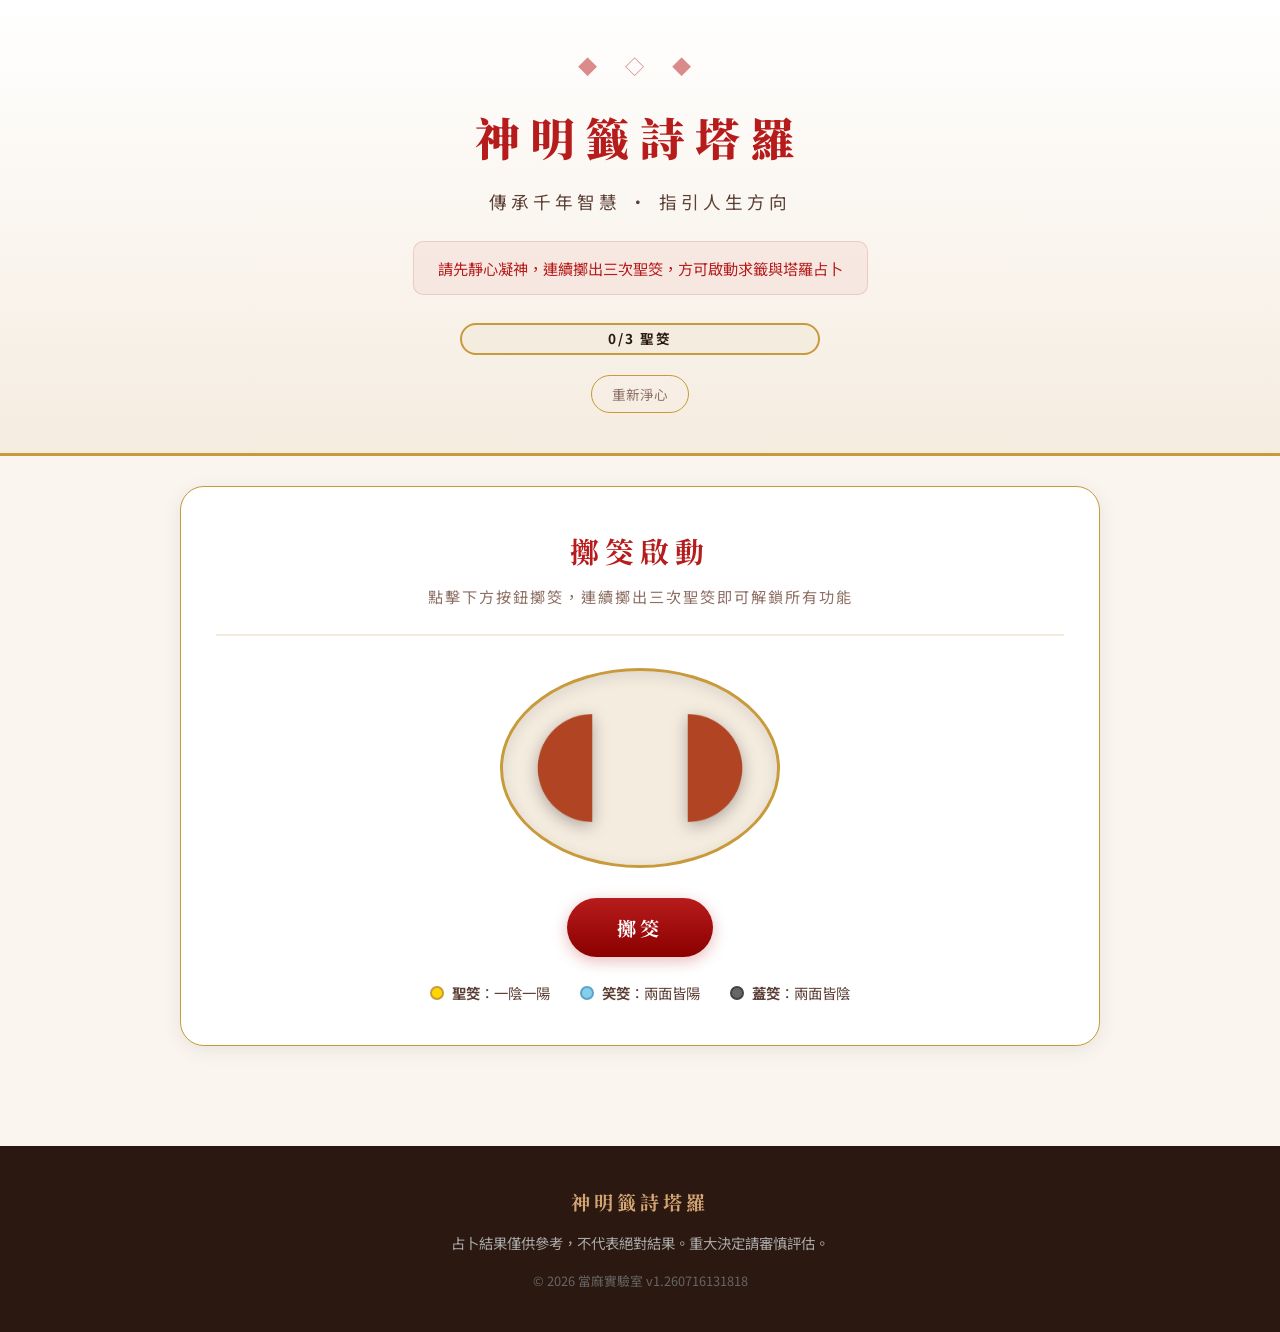
==== index.html @ 510a4717 "feat: 註生娘娘靈籤改為30首 + 版號v1.260716131818 以zhusheng-30-lots-researched為準" ====
﻿<!DOCTYPE html>
<html lang="zh-Hant">
<head>
    <meta charset="UTF-8">
    <meta name="viewport" content="width=device-width, initial-scale=1.0">
    <title>神明籤詩塔羅 - 台灣傳統籤詩占卜系統</title>
    <link rel="preconnect" href="https://fonts.googleapis.com">
    <link rel="preconnect" href="https://fonts.gstatic.com" crossorigin>
    <link href="https://fonts.googleapis.com/css2?family=Noto+Serif+TC:wght@400;600;700;900&family=Noto+Sans+TC:wght@300;400;500;700&display=swap" rel="stylesheet">
    <link rel="stylesheet" href="assets/css/app.css">
    <link rel="icon" href="data:image/svg+xml,<svg xmlns='http://www.w3.org/2000/svg' viewBox='0 0 100 100'><text y='.9em' font-size='90'>🏯</text></svg>">
</head>
<body>
    <!-- 首頁 Hero -->
    <header class="hero">
        <div class="hero-inner">
            <div class="hero-decoration">◆ ◇ ◆</div>
            <h1>神明籤詩塔羅</h1>
            <p class="subtitle">傳承千年智慧 · 指引人生方向</p>
            <p class="hint">請先靜心凝神，連續擲出三次聖筊，方可啟動求籤與塔羅占卜</p>
            
            <!-- 進度條 -->
            <div class="progress-container">
                <div class="progress-fill" id="progress-fill"></div>
                <span class="progress-text" id="progress-text">0/3 聖筊</span>
            </div>
            
            <button id="btn-reset" class="btn-reset">重新淨心</button>
        </div>
    </header>

    <main class="container">
        <!-- 三聖筊啟動區 -->
        <section id="locked-section" class="card card-cup">
            <div class="card-header">
                <h2>擲筊啟動</h2>
                <p>點擊下方按鈕擲筊，連續擲出三次聖筊即可解鎖所有功能</p>
            </div>
            
            <div class="cup-stage">
                <div class="cup-pair">
                    <div class="jiao-wrapper" id="cup-left-wrapper">
                        <div class="jiao-inner">
                            <div class="jiao-side jiao-front">
                                <img src="assets/images/cup-left-back.png" alt="筊杯蓋面" class="jiao-img">
                            </div>
                            <div class="jiao-side jiao-back">
                                <img src="assets/images/cup-left.png" alt="筊杯陽面" class="jiao-img">
                            </div>
                        </div>
                    </div>
                    <div class="jiao-wrapper" id="cup-right-wrapper">
                        <div class="jiao-inner">
                            <div class="jiao-side jiao-front">
                                <img src="assets/images/cup-right-back.png" alt="筊杯蓋面" class="jiao-img">
                            </div>
                            <div class="jiao-side jiao-back">
                                <img src="assets/images/cup-right.png" alt="筊杯陽面" class="jiao-img">
                            </div>
                        </div>
                    </div>
                </div>
            </div>
            
            <button id="btn-throw-cup" class="btn btn-primary btn-large">擲筊</button>
            
            <div id="cup-result"></div>
            
            <div class="cup-instructions">
                <div class="instruction-item">
                    <span class="dot holy"></span>
                    <span><strong>聖筊</strong>：一陰一陽</span>
                </div>
                <div class="instruction-item">
                    <span class="dot laugh"></span>
                    <span><strong>笑筊</strong>：兩面皆陽</span>
                </div>
                <div class="instruction-item">
                    <span class="dot yin"></span>
                    <span><strong>蓋筊</strong>：兩面皆陰</span>
                </div>
            </div>
        </section>

        <!-- 已解鎖區域 -->
        <div id="unlocked-section" class="hidden">
            <!-- 求籤區 -->
            <section class="card card-fortune">
                <div class="card-header">
                    <div class="card-icon">🏯</div>
                    <h2>求籤問事</h2>
                    <p>誠心祈求，神明指引</p>
                </div>
                
                <div class="form-group">
                    <label for="fortune-system">選擇籤詩系統</label>
                    <select id="fortune-system">
                        <!-- 動態載入 -->
                    </select>
                </div>
                
                <div class="text-center">
                    <button id="btn-draw-fortune" class="btn btn-primary btn-large">誠心求籤</button>
                </div>
                
                <div class="canvas-container">
                    <canvas id="fortune-canvas" width="800" height="1000" class="fortune-canvas"></canvas>
                </div>
                
                <div id="fortune-result"></div>
            </section>

            <!-- 塔羅占卜區 -->
            <section class="card card-tarot">
                <div class="card-header">
                    <div class="card-icon">🔮</div>
                    <h2>塔羅占卜</h2>
                    <p>探索內心，指引方向</p>
                </div>
                
                <div class="form-row">
                    <div class="form-group">
                        <label for="tarot-spread">選擇牌陣</label>
                        <select id="tarot-spread">
                            <!-- 動態載入 -->
                        </select>
                    </div>
                    <div class="form-group">
                        <label for="tarot-question">您的問題（選填）</label>
                        <input type="text" id="tarot-question" placeholder="請輸入您想問的問題...">
                    </div>
                </div>
                
                <div class="text-center">
                    <button id="btn-draw-tarot" class="btn btn-tarot btn-large">抽牌占卜</button>
                </div>
                
                <div id="tarot-canvas-container" class="canvas-container"></div>
                <div id="tarot-result"></div>
            </section>

            <!-- 資料總表區 -->
            <section class="card card-data">
                <div class="card-header">
                    <div class="card-icon">📊</div>
                    <h2>資料總表</h2>
                    <p>完整籤詩系統與塔羅牌資料</p>
                </div>
                
                <div class="table-responsive">
                    <table class="data-table">
                        <thead>
                            <tr>
                                <th>體系</th>
                                <th>張數</th>
                                <th>狀態</th>
                            </tr>
                        </thead>
                        <tbody>
                            <tr><td>觀音一百籤</td><td>100</td><td><span class="badge badge-success">完成</span></td></tr>
                            <tr><td>關聖帝君一百籤</td><td>100</td><td><span class="badge badge-success">完成</span></td></tr>
                            <tr><td>六十甲子籤</td><td>60</td><td><span class="badge badge-success">完成</span></td></tr>
                            <tr><td>護國嘉濟江東王靈籤</td><td>100</td><td><span class="badge badge-success">完成</span></td></tr>
                            <tr><td>四聖真君靈籤</td><td>49</td><td><span class="badge badge-success">完成</span></td></tr>
                            <tr><td>扶天廣聖如意靈籤</td><td>120</td><td><span class="badge badge-success">完成</span></td></tr>
                            <tr><td>註生娘娘靈籤</td><td>99</td><td><span class="badge badge-success">完成</span></td></tr>
                            <tr><td>偉特塔羅</td><td>78</td><td><span class="badge badge-success">完成</span></td></tr>
                        </tbody>
                    </table>
                </div>
            </section>
        </div>
    </main>

    <!-- 頁腳 -->
    <footer class="footer">
        <div class="footer-inner">
            <p class="footer-title">神明籤詩塔羅</p>
            <p class="footer-desc">占卜結果僅供參考，不代表絕對結果。重大決定請審慎評估。</p>
            <p class="footer-copy">© 2026 當麻實驗室 v1.260716131818</p>
        </div>
    </footer>

    <!-- JavaScript -->
    <script src="assets/js/random-engine.js?v=260716131818"></script>
    <script src="assets/js/state.js?v=260716131818"></script>
    <script src="assets/js/guanyin-100-data.js?v=260716131818"></script>
    <script src="assets/js/liushi-60-data.js?v=260716131818"></script>
    <script src="assets/js/guandi-100-data.js?v=260716131818"></script>
    <script src="assets/js/jiangdong-100-data.js?v=260716131818"></script>
    <script src="assets/js/sizhen-100-data.js?v=260716131818"></script>
    <script src="assets/js/futian-120-data.js?v=260716131818"></script>
    <script src="assets/js/zhusheng-99-data.js?v=260716131818"></script>
    <script src="assets/js/hongen-53-data.js?v=260716131818"></script>
    <script src="assets/js/zhushengtang-64-data.js?v=260716131818"></script>
    <script src="assets/js/fortune-engine.js?v=260716131818"></script>
    <script src="assets/js/tarot-engine.js?v=260716131818"></script>
    <script src="assets/js/fortune-canvas.js?v=260716131818"></script>
    <script src="assets/js/tarot-canvas.js?v=260716131818"></script>
    <script src="assets/js/ui-renderer.js?v=260716131818"></script>
    <script>
        async function initApp() {
            console.log('=== Initializing app ===');
            try {
                console.log('1. Loading fortune systems...');
                await FortuneEngine.init();
                console.log('   Fortune systems loaded:', FortuneEngine.getSystems()?.length || 0);
                
                console.log('2. Loading tarot data...');
                await TarotEngine.init();
                console.log('   Tarot cards loaded:', TarotEngine.cards?.length || 0);
                
                console.log('3. Initializing UI...');
                UIRenderer.init();
                
                console.log('4. Force updating selects...');
                UIRenderer.updateFortuneSystemSelect();
                UIRenderer.updateTarotSpreadSelect();
                
                console.log('=== App initialized successfully! ===');
            } catch (e) {
                console.error('Failed to initialize app:', e);
                alert('初始化失敗，請重新整理頁面。錯誤: ' + e.message);
            }
        }
        document.addEventListener('DOMContentLoaded', initApp);
    </script>
</body>
</html>
---- assets/css/app.css ----
/* 神明籤詩塔羅 - 中國風淺色樣式 */

@import url('https://fonts.googleapis.com/css2?family=Noto+Serif+TC:wght@400;600;700;900&family=Noto+Sans+TC:wght@300;400;500;700&display=swap');

/* ===== 變數 ===== */
:root {
    --bg: #faf6ef;
    --bg-card: #ffffff;
    --bg-secondary: #f5ece0;
    --red: #b71c1c;
    --red-dark: #8b0000;
    --red-light: #d32f2f;
    --gold: #c79a3b;
    --gold-dark: #8b6914;
    --gold-light: #d4a574;
    --ink: #2b1810;
    --ink-light: #5d4037;
    --gray: #8d6e63;
    --border: #e0d5c7;
    --shadow: rgba(0,0,0,0.08);
    --radius: 16px;
    --radius-sm: 10px;
    --radius-lg: 24px;
}

/* ===== 重設 ===== */
* { margin: 0; padding: 0; box-sizing: border-box; }

body {
    font-family: 'Noto Sans TC', 'Microsoft JhengHei', sans-serif;
    background: var(--bg);
    color: var(--ink);
    line-height: 1.7;
    min-height: 100vh;
}

/* ===== Hero ===== */
.hero {
    background: linear-gradient(180deg, #fff 0%, var(--bg-secondary) 100%);
    border-bottom: 3px solid var(--gold);
    padding: 50px 20px 40px;
    text-align: center;
}

.hero-inner {
    max-width: 600px;
    margin: 0 auto;
}

.hero-decoration {
    color: var(--red);
    font-size: 1.2rem;
    letter-spacing: 12px;
    margin-bottom: 16px;
    opacity: 0.5;
}

.hero h1 {
    font-family: 'Noto Serif TC', serif;
    font-size: 2.8rem;
    font-weight: 900;
    color: var(--red);
    letter-spacing: 10px;
    margin-bottom: 12px;
}

.hero .subtitle {
    font-size: 1.1rem;
    color: var(--ink-light);
    letter-spacing: 4px;
    margin-bottom: 24px;
}

.hero .hint {
    font-size: 0.95rem;
    color: var(--red);
    background: rgba(183,28,28,0.05);
    border: 1px solid rgba(183,28,28,0.15);
    border-radius: var(--radius-sm);
    padding: 14px 24px;
    display: inline-block;
    margin-bottom: 28px;
    line-height: 1.6;
}

/* 進度條 */
.progress-container {
    max-width: 360px;
    height: 32px;
    margin: 0 auto 20px;
    background: var(--bg-secondary);
    border-radius: 16px;
    border: 2px solid var(--gold);
    position: relative;
    overflow: hidden;
}

.progress-fill {
    height: 100%;
    width: 0%;
    background: linear-gradient(90deg, var(--red), var(--gold));
    transition: width 0.5s ease;
    border-radius: 14px;
}

.progress-text {
    position: absolute;
    inset: 0;
    display: flex;
    align-items: center;
    justify-content: center;
    font-size: 0.85rem;
    font-weight: 700;
    color: var(--ink);
    letter-spacing: 2px;
}

.btn-reset {
    background: transparent;
    border: 1px solid var(--gold);
    color: var(--gray);
    padding: 8px 20px;
    border-radius: 20px;
    font-size: 0.85rem;
    cursor: pointer;
    transition: all 0.3s;
    font-family: inherit;
}

.btn-reset:hover {
    background: var(--bg-secondary);
    color: var(--ink);
}

/* ===== Container ===== */
.container {
    max-width: 960px;
    margin: 0 auto;
    padding: 30px 20px;
}

/* ===== Card ===== */
.card {
    background: var(--bg-card);
    border-radius: var(--radius-lg);
    padding: 40px 35px;
    margin-bottom: 30px;
    box-shadow: 0 4px 20px var(--shadow);
    border: 1px solid var(--border);
}

.card-header {
    text-align: center;
    margin-bottom: 32px;
    padding-bottom: 24px;
    border-bottom: 2px solid var(--bg-secondary);
}

.card-icon {
    font-size: 2.5rem;
    margin-bottom: 12px;
}

.card-header h2 {
    font-family: 'Noto Serif TC', serif;
    font-size: 1.8rem;
    font-weight: 700;
    color: var(--red);
    letter-spacing: 6px;
    margin-bottom: 8px;
}

.card-header p {
    color: var(--gray);
    font-size: 0.95rem;
    letter-spacing: 2px;
}

/* ===== 擲筊區 ===== */
.card-cup {
    border-color: var(--gold);
    text-align: center;
}

.cup-stage {
    width: 280px;
    height: 200px;
    margin: 0 auto 30px;
    background: var(--bg-secondary);
    border-radius: 50%;
    border: 3px solid var(--gold);
    display: flex;
    align-items: center;
    justify-content: center;
    box-shadow: inset 0 4px 15px rgba(0,0,0,0.1);
}

.cup-pair {
    display: flex;
    gap: 30px;
    perspective: 800px;
}

.jiao-wrapper {
    width: 120px;
    height: 120px;
    position: relative;
    transform-style: preserve-3d;
    cursor: pointer;
}

.jiao-inner {
    width: 100%;
    height: 100%;
    position: relative;
    transform-style: preserve-3d;
    transition: transform 1.2s cubic-bezier(0.68, -0.55, 0.265, 1.55);
}

.jiao-side {
    position: absolute;
    inset: 0;
    backface-visibility: hidden;
    display: flex;
    align-items: center;
    justify-content: center;
}

.jiao-back { transform: rotateY(180deg); }

.jiao-img {
    width: 100%;
    height: 100%;
    object-fit: contain;
    filter: drop-shadow(0 4px 8px rgba(0,0,0,0.3));
    transition: transform 0.3s;
}

.jiao-wrapper:hover .jiao-img {
    transform: scale(1.08) translateY(-3px);
}

.jiao-wrapper.flipped .jiao-inner { transform: rotateY(180deg); }

@keyframes throwUp1 {
    0% { transform: translateY(0) rotate(0deg); }
    30% { transform: translateY(-100px) rotate(10deg); }
    60% { transform: translateY(-40px) rotate(-5deg); }
    100% { transform: translateY(0) rotate(0deg); }
}

@keyframes throwUp2 {
    0% { transform: translateY(0) rotate(0deg); }
    30% { transform: translateY(-110px) rotate(-12deg); }
    60% { transform: translateY(-30px) rotate(6deg); }
    100% { transform: translateY(0) rotate(0deg); }
}

.jiao-wrapper.throwing { animation: throwUp1 0.8s ease-out; }
.jiao-wrapper:nth-child(2).throwing { animation: throwUp2 0.8s ease-out 0.1s; }

/* 說明 */
.cup-instructions {
    display: flex;
    justify-content: center;
    gap: 30px;
    flex-wrap: wrap;
    margin-top: 24px;
    font-size: 0.9rem;
    color: var(--ink-light);
}

.instruction-item {
    display: flex;
    align-items: center;
    gap: 8px;
}

.dot {
    width: 14px;
    height: 14px;
    border-radius: 50%;
    border: 2px solid var(--border);
}

.dot.holy { background: #ffd700; border-color: #c79a3b; }
.dot.laugh { background: #87ceeb; border-color: #5ba3c9; }
.dot.yin { background: #666; border-color: #444; }

/* 結果 */
#cup-result {
    margin-top: 24px;
}

.cup-result-content {
    padding: 24px;
    border-radius: var(--radius);
    text-align: center;
}

.result-holy {
    background: linear-gradient(135deg, #fff8e1, #fff3cd);
    border: 2px solid #ffd700;
    color: #5d4e00;
}

.result-laugh {
    background: linear-gradient(135deg, #e3f2fd, #bbdefb);
    border: 2px solid #64b5f6;
    color: #1565c0;
}

.result-yin {
    background: linear-gradient(135deg, #efebe9, #d7ccc8);
    border: 2px solid #8d6e63;
    color: #4e342e;
}

.result-holy h3,
.result-laugh h3,
.result-yin h3 {
    font-family: 'Noto Serif TC', serif;
    font-size: 2rem;
    letter-spacing: 6px;
    margin-bottom: 10px;
}

.unlock-message {
    margin-top: 16px;
    padding: 14px;
    background: rgba(183,28,28,0.08);
    border-radius: var(--radius-sm);
    color: var(--red);
    font-weight: 600;
    letter-spacing: 2px;
}

/* ===== 按鈕 ===== */
.btn {
    display: inline-block;
    padding: 14px 36px;
    border: none;
    border-radius: 50px;
    font-family: 'Noto Serif TC', serif;
    font-size: 1.1rem;
    font-weight: 700;
    letter-spacing: 4px;
    cursor: pointer;
    transition: all 0.3s;
}

.btn-large {
    padding: 16px 50px;
    font-size: 1.2rem;
}

.btn-primary {
    background: linear-gradient(180deg, var(--red) 0%, var(--red-dark) 100%);
    color: #fff;
    box-shadow: 0 4px 15px rgba(183,28,28,0.3);
}

.btn-primary:hover {
    background: linear-gradient(180deg, var(--red-light) 0%, var(--red) 100%);
    transform: translateY(-2px);
    box-shadow: 0 8px 25px rgba(183,28,28,0.4);
}

.btn-primary:disabled {
    background: #ccc;
    box-shadow: none;
    cursor: not-allowed;
    transform: none;
}

.btn-tarot {
    background: linear-gradient(180deg, #5b4b8a 0%, #3a2d6a 100%);
    color: #fff;
    box-shadow: 0 4px 15px rgba(91,75,138,0.3);
}

.btn-tarot:hover {
    background: linear-gradient(180deg, #7e6cb5 0%, #5b4b8a 100%);
    transform: translateY(-2px);
}

.text-center { text-align: center; }

/* ===== 表單 ===== */
.form-row {
    display: grid;
    grid-template-columns: 1fr 1fr;
    gap: 20px;
    margin-bottom: 20px;
}

.form-group {
    margin-bottom: 20px;
}

.form-group label {
    display: block;
    font-size: 0.95rem;
    font-weight: 600;
    color: var(--ink);
    margin-bottom: 8px;
    letter-spacing: 1px;
}

.form-group select,
.form-group input {
    width: 100%;
    padding: 14px 18px;
    border: 2px solid var(--border);
    border-radius: var(--radius-sm);
    background: var(--bg);
    font-family: inherit;
    font-size: 1rem;
    color: var(--ink);
    transition: all 0.3s;
    appearance: none;
}

.form-group select {
    background-image: url("data:image/svg+xml,%3Csvg xmlns='http://www.w3.org/2000/svg' width='12' height='12' viewBox='0 0 12 12'%3E%3Cpath fill='%238b6914' d='M6 8L1 3h10z'/%3E%3C/svg%3E");
    background-repeat: no-repeat;
    background-position: right 16px center;
    padding-right: 40px;
    cursor: pointer;
}

.form-group select:focus,
.form-group input:focus {
    outline: none;
    border-color: var(--red);
    box-shadow: 0 0 0 4px rgba(183,28,28,0.08);
    background-color: #fff;
}

.form-group input::placeholder {
    color: var(--gray);
}

/* ===== Canvas ===== */
.canvas-container {
    margin: 28px 0;
    display: flex;
    justify-content: center;
    overflow-x: auto;
}

.fortune-canvas {
    border-radius: var(--radius);
    box-shadow: 0 4px 15px var(--shadow);
    max-width: 100%;
    height: auto;
}

/* ===== 表格 ===== */
.table-responsive {
    overflow-x: auto;
    margin-top: 20px;
}

.data-table {
    width: 100%;
    border-collapse: collapse;
}

.data-table th,
.data-table td {
    padding: 14px 18px;
    text-align: left;
    border-bottom: 1px solid var(--border);
}

.data-table th {
    background: var(--bg-secondary);
    font-weight: 600;
    color: var(--ink);
    font-size: 0.9rem;
    letter-spacing: 1px;
}

.data-table td {
    font-size: 0.95rem;
}

.data-table tr:hover td {
    background: rgba(199,154,59,0.05);
}

.badge {
    display: inline-block;
    padding: 4px 12px;
    border-radius: 20px;
    font-size: 0.8rem;
    font-weight: 600;
}

.badge-success {
    background: #e8f5e9;
    color: #2e7d32;
}

/* ===== Footer ===== */
.footer {
    background: var(--ink);
    color: var(--bg);
    padding: 40px 20px;
    text-align: center;
    margin-top: 40px;
}

.footer-inner {
    max-width: 600px;
    margin: 0 auto;
}

.footer-title {
    font-family: 'Noto Serif TC', serif;
    font-size: 1.2rem;
    font-weight: 700;
    letter-spacing: 4px;
    margin-bottom: 12px;
    color: var(--gold-light);
}

.footer-desc {
    font-size: 0.9rem;
    color: #aaa;
    margin-bottom: 16px;
    line-height: 1.6;
}

.footer-copy {
    font-size: 0.8rem;
    color: #666;
}

/* ===== Hidden ===== */
.hidden { display: none !important; }

/* ===== 籤詩結果 ===== */
#fortune-result {
    margin-top: 30px;
}

.fortune-result-card {
    background: var(--bg-card);
    border-radius: var(--radius-lg);
    border: 2px solid var(--border);
    overflow: hidden;
    box-shadow: 0 8px 30px var(--shadow);
}

.fortune-result-header {
    background: linear-gradient(135deg, var(--red) 0%, var(--red-dark) 100%);
    color: #fff;
    padding: 24px 30px;
    display: flex;
    align-items: center;
    gap: 16px;
    flex-wrap: wrap;
}

.fortune-result-system {
    font-size: 0.9rem;
    opacity: 0.8;
    letter-spacing: 2px;
}

.fortune-result-no {
    font-family: 'Noto Serif TC', serif;
    font-size: 1.8rem;
    font-weight: 700;
    letter-spacing: 4px;
}

.fortune-result-level {
    padding: 6px 16px;
    border-radius: 20px;
    font-size: 0.9rem;
    font-weight: 600;
    letter-spacing: 2px;
}

.fortune-result-level.level-good {
    background: rgba(255,215,0,0.2);
    color: #ffd700;
    border: 1px solid rgba(255,215,0,0.4);
}

.fortune-result-level.level-mid {
    background: rgba(232,201,160,0.2);
    color: #e8c9a0;
    border: 1px solid rgba(232,201,160,0.4);
}

.fortune-result-level.level-bad {
    background: rgba(229,115,115,0.2);
    color: #e57373;
    border: 1px solid rgba(229,115,115,0.4);
}

.fortune-result-poem {
    background: var(--bg-secondary);
    padding: 30px;
    text-align: center;
    border-bottom: 2px solid var(--border);
}

.fortune-result-poem p {
    font-family: 'Noto Serif TC', serif;
    font-size: 1.3rem;
    font-weight: 700;
    color: var(--ink);
    letter-spacing: 4px;
    line-height: 2;
    margin: 0;
}

.fortune-result-section {
    padding: 24px 30px;
    border-bottom: 1px solid var(--bg-secondary);
}

.fortune-result-section:last-of-type {
    border-bottom: none;
}

.fortune-result-title {
    font-family: 'Noto Serif TC', serif;
    font-size: 1.1rem;
    font-weight: 700;
    color: var(--red);
    margin-bottom: 14px;
    letter-spacing: 2px;
}

.fortune-result-text {
    font-size: 1rem;
    line-height: 1.8;
    color: var(--ink-light);
}

.fortune-result-shengyi {
    background: var(--bg-secondary);
    padding: 16px 20px;
    border-radius: var(--radius-sm);
    border-left: 4px solid var(--gold);
    font-size: 0.95rem;
    line-height: 1.9;
}

.fortune-result-categories {
    display: grid;
    gap: 10px;
}

.fortune-cat-item {
    padding: 14px 18px;
    background: var(--bg);
    border-radius: var(--radius-sm);
    border-left: 4px solid transparent;
    transition: all 0.2s;
}

.fortune-cat-item.active {
    background: rgba(199,154,59,0.08);
    border-left-color: var(--gold);
}

.fortune-cat-name {
    font-weight: 600;
    color: var(--red);
    margin-right: 8px;
    font-size: 0.9rem;
}

.fortune-cat-text {
    color: var(--ink-light);
    font-size: 0.95rem;
}

.fortune-result-advice {
    background: rgba(199,154,59,0.05);
}

.fortune-result-advice ul {
    list-style: none;
    padding: 0;
    margin: 0;
}

.fortune-result-advice li {
    padding: 10px 0;
    padding-left: 24px;
    position: relative;
    color: var(--ink-light);
    line-height: 1.6;
}

.fortune-result-advice li::before {
    content: '◆';
    position: absolute;
    left: 0;
    color: var(--gold);
    font-size: 0.7rem;
    top: 14px;
}

.fortune-result-footer {
    padding: 24px 30px;
    background: var(--bg-secondary);
    text-align: center;
}

.fortune-result-note {
    font-size: 0.85rem;
    color: var(--gray);
    margin-bottom: 16px;
}

.btn-download-fortune {
    background: linear-gradient(180deg, var(--gold) 0%, var(--gold-dark) 100%);
    color: #fff;
    padding: 12px 30px;
    border-radius: 50px;
    font-size: 0.95rem;
    font-weight: 600;
    letter-spacing: 3px;
    border: none;
    cursor: pointer;
    transition: all 0.3s;
    font-family: 'Noto Serif TC', serif;
}

.btn-download-fortune:hover {
    background: linear-gradient(180deg, var(--gold-light) 0%, var(--gold) 100%);
    transform: translateY(-2px);
}

/* ===== 塔羅結果 ===== */
#tarot-result {
    margin-top: 30px;
}

.tarot-result-card {
    background: var(--bg-card);
    border-radius: var(--radius-lg);
    border: 2px solid #4a3a6a;
    overflow: hidden;
    box-shadow: 0 8px 30px rgba(0,0,0,0.2);
}

.tarot-result-header {
    background: linear-gradient(135deg, #2d1b4e 0%, #1a0f2d 100%);
    color: #fff;
    padding: 30px;
    text-align: center;
}

.tarot-result-icon {
    font-size: 2.5rem;
    margin-bottom: 12px;
}

.tarot-result-header h2 {
    font-family: 'Noto Serif TC', serif;
    font-size: 1.6rem;
    font-weight: 700;
    letter-spacing: 6px;
    margin: 0 0 10px;
}

.tarot-question {
    font-size: 0.95rem;
    color: #b39ddb;
    font-style: italic;
    margin: 0;
}

.tarot-result-body {
    padding: 24px;
}

.tarot-reading-card {
    background: var(--bg);
    border-radius: var(--radius);
    padding: 24px;
    margin-bottom: 20px;
    border: 1px solid var(--border);
}

.tarot-reading-card:last-child {
    margin-bottom: 0;
}

.tarot-reading-header {
    display: flex;
    align-items: center;
    gap: 12px;
    margin-bottom: 16px;
    flex-wrap: wrap;
}

.tarot-reading-position {
    font-family: 'Noto Serif TC', serif;
    font-size: 0.9rem;
    font-weight: 600;
    color: var(--gray);
    letter-spacing: 2px;
}

.tarot-reading-card-name {
    font-family: 'Noto Serif TC', serif;
    font-size: 1.3rem;
    font-weight: 700;
    color: var(--ink);
}

.tarot-reading-orientation {
    padding: 4px 12px;
    border-radius: 15px;
    font-size: 0.8rem;
    font-weight: 600;
}

.tarot-reading-orientation.upright {
    background: #e8f5e9;
    color: #2e7d32;
    border: 1px solid #a5d6a7;
}

.tarot-reading-orientation.reversed {
    background: #fce4ec;
    color: #c62828;
    border: 1px solid #ef9a9a;
}

.tarot-reading-keywords {
    display: flex;
    flex-wrap: wrap;
    gap: 8px;
    margin-bottom: 16px;
}

.keyword-tag {
    background: var(--bg-secondary);
    color: var(--ink-light);
    padding: 4px 12px;
    border-radius: 15px;
    font-size: 0.8rem;
    border: 1px solid var(--border);
}

.tarot-reading-meaning {
    font-size: 0.95rem;
    line-height: 1.7;
    color: var(--ink-light);
    margin-bottom: 20px;
    padding-bottom: 16px;
    border-bottom: 1px dashed var(--border);
}

.tarot-reading-details {
    display: grid;
    grid-template-columns: 1fr 1fr;
    gap: 12px;
}

.detail-item {
    display: flex;
    align-items: flex-start;
    gap: 8px;
    padding: 10px;
    background: var(--bg-secondary);
    border-radius: 8px;
}

.detail-icon {
    font-size: 1rem;
    flex-shrink: 0;
}

.detail-label {
    font-weight: 600;
    color: var(--ink);
    font-size: 0.85rem;
    flex-shrink: 0;
    min-width: 30px;
}

.detail-text {
    font-size: 0.85rem;
    color: var(--ink-light);
    line-height: 1.5;
}

.tarot-result-footer {
    padding: 24px 30px;
    background: var(--bg-secondary);
    text-align: center;
}

.tarot-result-note {
    font-size: 0.85rem;
    color: var(--gray);
    margin-bottom: 16px;
}

.btn-download-tarot {
    background: linear-gradient(180deg, #7e57c2 0%, #5b4b8a 100%);
    color: #fff;
    padding: 12px 30px;
    border-radius: 50px;
    font-size: 0.95rem;
    font-weight: 600;
    letter-spacing: 3px;
    border: none;
    cursor: pointer;
    transition: all 0.3s;
    font-family: 'Noto Serif TC', serif;
}

.btn-download-tarot:hover {
    background: linear-gradient(180deg, #9575cd 0%, #7e57c2 100%);
    transform: translateY(-2px);
}

/* ===== 塔羅牌陣佈局 ===== */
.tarot-spread-container {
    padding: 30px;
    display: flex;
    justify-content: center;
    align-items: center;
    gap: 20px;
    flex-wrap: wrap;
}

/* 單張牌 */
.tarot-layout-single {
    flex-direction: column;
}

/* 三張牌 - 水平排列 */
.tarot-layout-three {
    flex-direction: row;
    align-items: flex-start;
}

.tarot-arrow {
    font-size: 2rem;
    color: var(--gold);
    align-self: center;
    margin-top: 80px;
}

/* 五張牌 - 十字排列 */
.tarot-layout-five {
    display: grid;
    grid-template-columns: 1fr 1fr 1fr;
    grid-template-rows: auto auto auto;
    gap: 15px;
    max-width: 700px;
    margin: 0 auto;
}

.tarot-pos-center {
    grid-column: 2;
    grid-row: 2;
}

.tarot-pos-left {
    grid-column: 1;
    grid-row: 2;
}

.tarot-pos-top {
    grid-column: 2;
    grid-row: 1;
}

.tarot-pos-right {
    grid-column: 3;
    grid-row: 2;
}

.tarot-pos-bottom {
    grid-column: 2;
    grid-row: 3;
}

/* 牌面位置 */
.tarot-card-position {
    text-align: center;
}

.tarot-position-label {
    font-family: 'Noto Serif TC', serif;
    font-size: 0.95rem;
    font-weight: 600;
    color: var(--gold);
    margin-bottom: 10px;
    letter-spacing: 2px;
}

.tarot-canvas {
    border-radius: 12px;
    box-shadow: 0 6px 20px rgba(0,0,0,0.3);
    transition: transform 0.3s;
}

.tarot-canvas:hover {
    transform: scale(1.05);
}

.tarot-card-info {
    margin-top: 10px;
}

.tarot-card-title {
    display: block;
    font-family: 'Noto Serif TC', serif;
    font-size: 1rem;
    font-weight: 700;
    color: var(--ink);
    margin-bottom: 4px;
}

.tarot-card-orient {
    display: inline-block;
    padding: 2px 10px;
    border-radius: 10px;
    font-size: 0.75rem;
    font-weight: 600;
}

/* ===== RWD ===== */
@media (max-width: 768px) {
    .hero { padding: 40px 16px 32px; }
    .hero h1 { font-size: 2rem; letter-spacing: 6px; }
    .hero .subtitle { font-size: 0.95rem; }
    .hero .hint { font-size: 0.85rem; padding: 12px 18px; }
    
    .container { padding: 20px 16px; }
    
    .card { padding: 28px 20px; border-radius: var(--radius); }
    .card-header h2 { font-size: 1.5rem; }
    
    .cup-stage { width: 240px; height: 170px; }
    .cup-pair { gap: 20px; }
    .jiao-wrapper { width: 100px; height: 100px; }
    
    .form-row {
        grid-template-columns: 1fr;
        gap: 0;
    }
    
    .cup-instructions { gap: 16px; font-size: 0.8rem; }
    
    .btn-large { padding: 14px 36px; font-size: 1rem; }
    
    /* 塔羅牌陣 RWD */
    .tarot-layout-three {
        flex-direction: column;
        align-items: center;
    }
    
    .tarot-arrow {
        transform: rotate(90deg);
        margin: 0;
    }
    
    .tarot-layout-five {
        grid-template-columns: 1fr;
        gap: 20px;
    }
    
    .tarot-pos-center,
    .tarot-pos-left,
    .tarot-pos-top,
    .tarot-pos-right,
    .tarot-pos-bottom {
        grid-column: 1;
        grid-row: auto;
    }
}

@media (max-width: 480px) {
    .hero h1 { font-size: 1.6rem; letter-spacing: 4px; }
    .hero .subtitle { font-size: 0.85rem; }
    .hero-decoration { font-size: 1rem; }
    
    .card { padding: 24px 16px; }
    .card-header { margin-bottom: 24px; padding-bottom: 20px; }
    .card-header h2 { font-size: 1.3rem; }
    
    .cup-stage { width: 220px; height: 150px; }
    .jiao-wrapper { width: 85px; height: 85px; }
    
    .cup-instructions { flex-direction: column; align-items: center; gap: 12px; }
    
    .btn { padding: 12px 28px; font-size: 0.95rem; }
    .btn-large { padding: 14px 32px; }
    
    .data-table th,
    .data-table td { padding: 10px 12px; font-size: 0.85rem; }
}
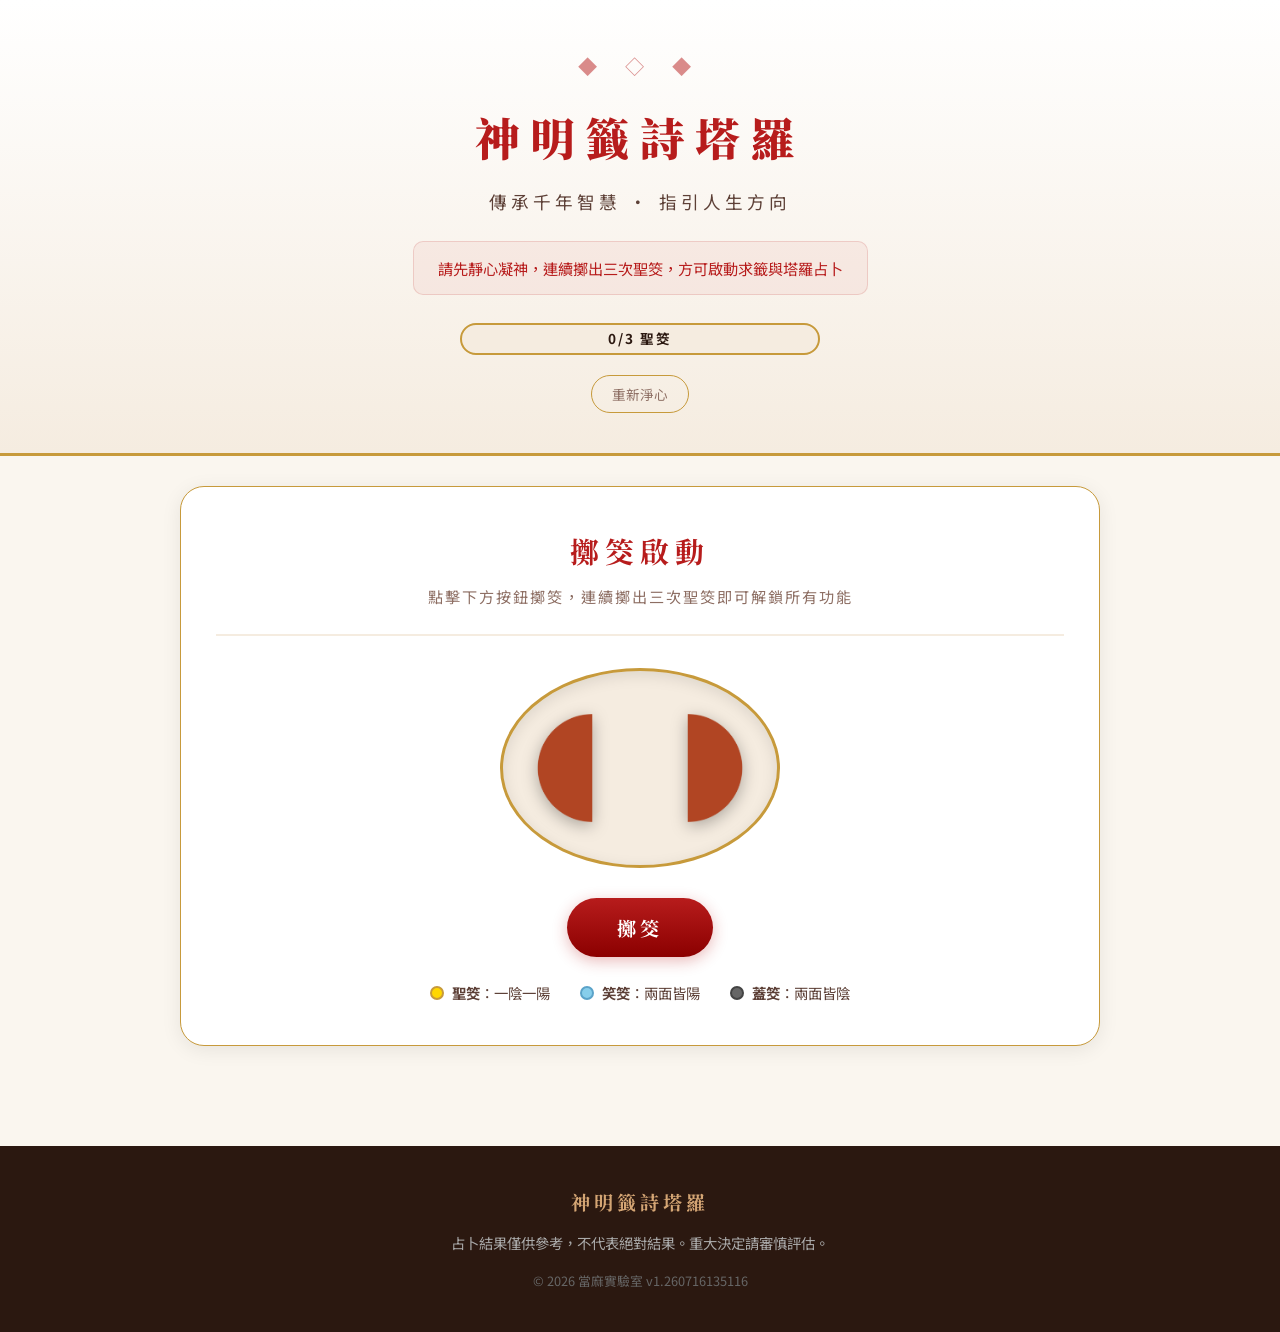
==== commit 32f6dc6d: "feat: 資料總表同步 + README更新 + 版號v1.260716135116 註生娘娘99→30首，總計579首" ====
--- a/index.html
+++ b/index.html
@@ -163,7 +163,7 @@
                             <tr><td>護國嘉濟江東王靈籤</td><td>100</td><td><span class="badge badge-success">完成</span></td></tr>
                             <tr><td>四聖真君靈籤</td><td>49</td><td><span class="badge badge-success">完成</span></td></tr>
                             <tr><td>扶天廣聖如意靈籤</td><td>120</td><td><span class="badge badge-success">完成</span></td></tr>
-                            <tr><td>註生娘娘靈籤</td><td>99</td><td><span class="badge badge-success">完成</span></td></tr>
+                            <tr><td>註生娘娘靈籤</td><td>30</td><td><span class="badge badge-success">完成</span></td></tr>
                             <tr><td>偉特塔羅</td><td>78</td><td><span class="badge badge-success">完成</span></td></tr>
                         </tbody>
                     </table>
@@ -177,7 +177,7 @@
         <div class="footer-inner">
             <p class="footer-title">神明籤詩塔羅</p>
             <p class="footer-desc">占卜結果僅供參考，不代表絕對結果。重大決定請審慎評估。</p>
-            <p class="footer-copy">© 2026 當麻實驗室 v1.260716131818</p>
+            <p class="footer-copy">© 2026 當麻實驗室 v1.260716135116</p>
         </div>
     </footer>
 
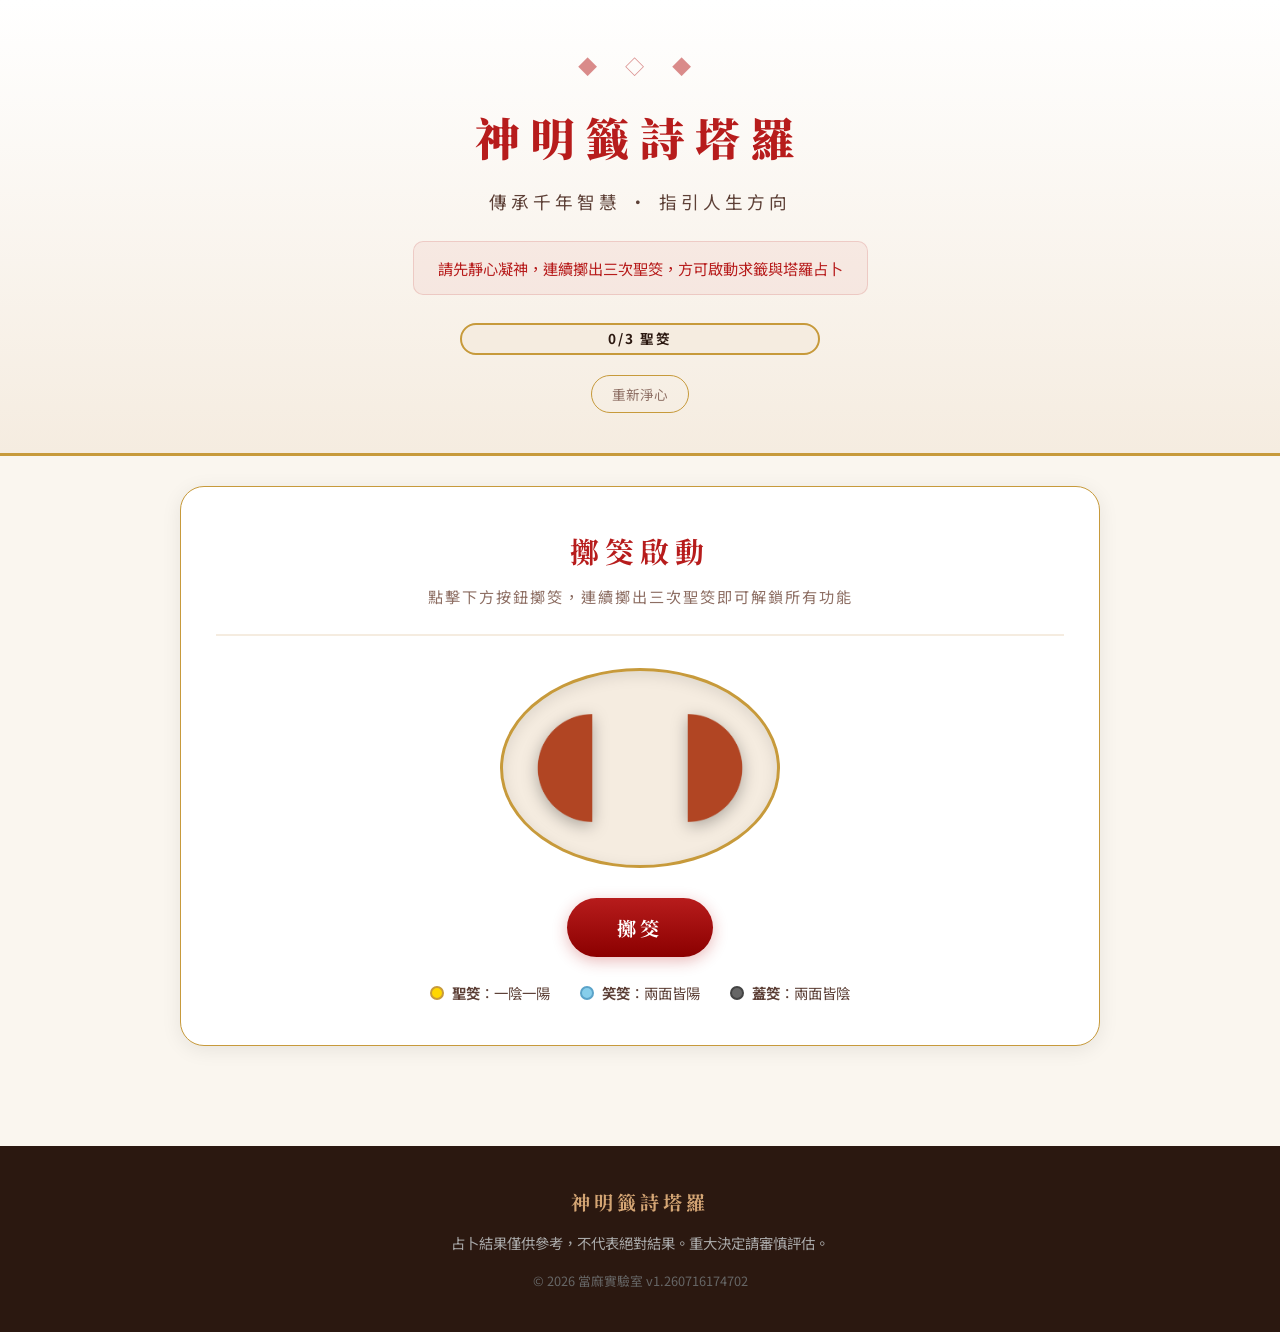
==== commit 14b804e3: "feat: 新增台北指南宮呂祖靈籤六十首，修正 fetch 覆蓋內嵌資料的隱藏bug - 新增 luzu-60-data.js（60籤，內容取自 zhinan-luzu-60-lots-researc" ====
--- a/index.html
+++ b/index.html
@@ -1,4 +1,4 @@
-﻿<!DOCTYPE html>
+<!DOCTYPE html>
 <html lang="zh-Hant">
 <head>
     <meta charset="UTF-8">
@@ -164,6 +164,9 @@
                             <tr><td>四聖真君靈籤</td><td>49</td><td><span class="badge badge-success">完成</span></td></tr>
                             <tr><td>扶天廣聖如意靈籤</td><td>120</td><td><span class="badge badge-success">完成</span></td></tr>
                             <tr><td>註生娘娘靈籤</td><td>30</td><td><span class="badge badge-success">完成</span></td></tr>
+                            <tr><td>保生大帝六十籤（大龍峒保安宮版）</td><td>60</td><td><span class="badge badge-success">完成</span></td></tr>
+                            <tr><td>媽祖天后宮一百籤（澎湖天后宮版）</td><td>100</td><td><span class="badge badge-success">完成</span></td></tr>
+                            <tr><td>台北指南宮呂祖靈籤六十首</td><td>60</td><td><span class="badge badge-success">完成</span></td></tr>
                             <tr><td>偉特塔羅</td><td>78</td><td><span class="badge badge-success">完成</span></td></tr>
                         </tbody>
                     </table>
@@ -177,27 +180,30 @@
         <div class="footer-inner">
             <p class="footer-title">神明籤詩塔羅</p>
             <p class="footer-desc">占卜結果僅供參考，不代表絕對結果。重大決定請審慎評估。</p>
-            <p class="footer-copy">© 2026 當麻實驗室 v1.260716135116</p>
+            <p class="footer-copy">© 2026 當麻實驗室 v1.260716174702</p>
         </div>
     </footer>
 
     <!-- JavaScript -->
-    <script src="assets/js/random-engine.js?v=260716131818"></script>
-    <script src="assets/js/state.js?v=260716131818"></script>
-    <script src="assets/js/guanyin-100-data.js?v=260716131818"></script>
-    <script src="assets/js/liushi-60-data.js?v=260716131818"></script>
-    <script src="assets/js/guandi-100-data.js?v=260716131818"></script>
-    <script src="assets/js/jiangdong-100-data.js?v=260716131818"></script>
-    <script src="assets/js/sizhen-100-data.js?v=260716131818"></script>
-    <script src="assets/js/futian-120-data.js?v=260716131818"></script>
-    <script src="assets/js/zhusheng-99-data.js?v=260716131818"></script>
-    <script src="assets/js/hongen-53-data.js?v=260716131818"></script>
-    <script src="assets/js/zhushengtang-64-data.js?v=260716131818"></script>
-    <script src="assets/js/fortune-engine.js?v=260716131818"></script>
-    <script src="assets/js/tarot-engine.js?v=260716131818"></script>
-    <script src="assets/js/fortune-canvas.js?v=260716131818"></script>
-    <script src="assets/js/tarot-canvas.js?v=260716131818"></script>
-    <script src="assets/js/ui-renderer.js?v=260716131818"></script>
+    <script src="assets/js/random-engine.js?v=260716174702"></script>
+    <script src="assets/js/state.js?v=260716174702"></script>
+    <script src="assets/js/guanyin-100-data.js?v=260716174702"></script>
+    <script src="assets/js/liushi-60-data.js?v=260716174702"></script>
+    <script src="assets/js/guandi-100-data.js?v=260716174702"></script>
+    <script src="assets/js/jiangdong-100-data.js?v=260716174702"></script>
+    <script src="assets/js/sizhen-100-data.js?v=260716174702"></script>
+    <script src="assets/js/futian-120-data.js?v=260716174702"></script>
+    <script src="assets/js/zhusheng-99-data.js?v=260716174702"></script>
+    <script src="assets/js/hongen-53-data.js?v=260716174702"></script>
+    <script src="assets/js/zhushengtang-64-data.js?v=260716174702"></script>
+    <script src="assets/js/baosheng-60-data.js?v=260716174702"></script>
+    <script src="assets/js/tianhou-100-data.js?v=260716174702"></script>
+    <script src="assets/js/luzu-60-data.js?v=260716174702"></script>
+    <script src="assets/js/fortune-engine.js?v=260716174702"></script>
+    <script src="assets/js/tarot-engine.js?v=260716174702"></script>
+    <script src="assets/js/fortune-canvas.js?v=260716174702"></script>
+    <script src="assets/js/tarot-canvas.js?v=260716174702"></script>
+    <script src="assets/js/ui-renderer.js?v=260716174702"></script>
     <script>
         async function initApp() {
             console.log('=== Initializing app ===');
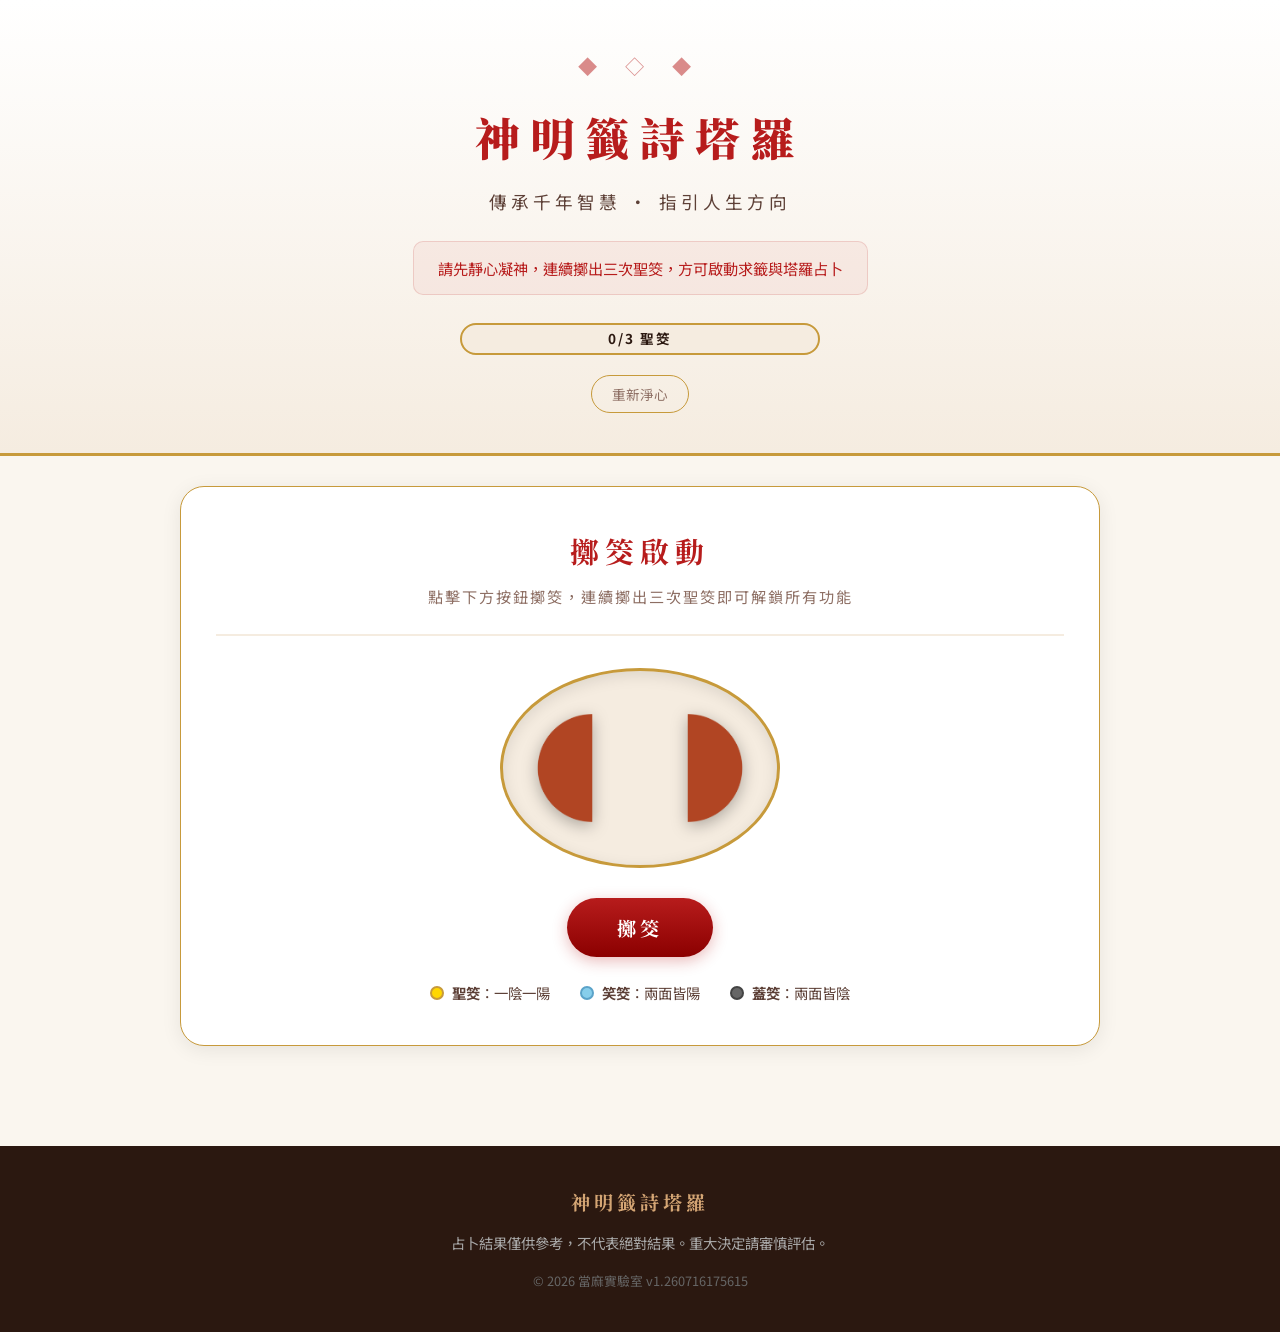
==== commit bceb66ce: "feat: 新增玄天上帝感應靈籤四十九首，修正 fortune-systems.json 損毀JSON - 新增 xuantian-49-data.js（49籤，內容取自 xuantian-ganyi" ====
--- a/index.html
+++ b/index.html
@@ -167,6 +167,7 @@
                             <tr><td>保生大帝六十籤（大龍峒保安宮版）</td><td>60</td><td><span class="badge badge-success">完成</span></td></tr>
                             <tr><td>媽祖天后宮一百籤（澎湖天后宮版）</td><td>100</td><td><span class="badge badge-success">完成</span></td></tr>
                             <tr><td>台北指南宮呂祖靈籤六十首</td><td>60</td><td><span class="badge badge-success">完成</span></td></tr>
+                            <tr><td>玄天上帝感應靈籤四十九首</td><td>49</td><td><span class="badge badge-success">完成</span></td></tr>
                             <tr><td>偉特塔羅</td><td>78</td><td><span class="badge badge-success">完成</span></td></tr>
                         </tbody>
                     </table>
@@ -180,30 +181,31 @@
         <div class="footer-inner">
             <p class="footer-title">神明籤詩塔羅</p>
             <p class="footer-desc">占卜結果僅供參考，不代表絕對結果。重大決定請審慎評估。</p>
-            <p class="footer-copy">© 2026 當麻實驗室 v1.260716174702</p>
+            <p class="footer-copy">© 2026 當麻實驗室 v1.260716175615</p>
         </div>
     </footer>
 
     <!-- JavaScript -->
-    <script src="assets/js/random-engine.js?v=260716174702"></script>
-    <script src="assets/js/state.js?v=260716174702"></script>
-    <script src="assets/js/guanyin-100-data.js?v=260716174702"></script>
-    <script src="assets/js/liushi-60-data.js?v=260716174702"></script>
-    <script src="assets/js/guandi-100-data.js?v=260716174702"></script>
-    <script src="assets/js/jiangdong-100-data.js?v=260716174702"></script>
-    <script src="assets/js/sizhen-100-data.js?v=260716174702"></script>
-    <script src="assets/js/futian-120-data.js?v=260716174702"></script>
-    <script src="assets/js/zhusheng-99-data.js?v=260716174702"></script>
-    <script src="assets/js/hongen-53-data.js?v=260716174702"></script>
-    <script src="assets/js/zhushengtang-64-data.js?v=260716174702"></script>
-    <script src="assets/js/baosheng-60-data.js?v=260716174702"></script>
-    <script src="assets/js/tianhou-100-data.js?v=260716174702"></script>
-    <script src="assets/js/luzu-60-data.js?v=260716174702"></script>
-    <script src="assets/js/fortune-engine.js?v=260716174702"></script>
-    <script src="assets/js/tarot-engine.js?v=260716174702"></script>
-    <script src="assets/js/fortune-canvas.js?v=260716174702"></script>
-    <script src="assets/js/tarot-canvas.js?v=260716174702"></script>
-    <script src="assets/js/ui-renderer.js?v=260716174702"></script>
+    <script src="assets/js/random-engine.js?v=260716175615"></script>
+    <script src="assets/js/state.js?v=260716175615"></script>
+    <script src="assets/js/guanyin-100-data.js?v=260716175615"></script>
+    <script src="assets/js/liushi-60-data.js?v=260716175615"></script>
+    <script src="assets/js/guandi-100-data.js?v=260716175615"></script>
+    <script src="assets/js/jiangdong-100-data.js?v=260716175615"></script>
+    <script src="assets/js/sizhen-100-data.js?v=260716175615"></script>
+    <script src="assets/js/futian-120-data.js?v=260716175615"></script>
+    <script src="assets/js/zhusheng-99-data.js?v=260716175615"></script>
+    <script src="assets/js/hongen-53-data.js?v=260716175615"></script>
+    <script src="assets/js/zhushengtang-64-data.js?v=260716175615"></script>
+    <script src="assets/js/baosheng-60-data.js?v=260716175615"></script>
+    <script src="assets/js/tianhou-100-data.js?v=260716175615"></script>
+    <script src="assets/js/luzu-60-data.js?v=260716175615"></script>
+    <script src="assets/js/xuantian-49-data.js?v=260716175615"></script>
+    <script src="assets/js/fortune-engine.js?v=260716175615"></script>
+    <script src="assets/js/tarot-engine.js?v=260716175615"></script>
+    <script src="assets/js/fortune-canvas.js?v=260716175615"></script>
+    <script src="assets/js/tarot-canvas.js?v=260716175615"></script>
+    <script src="assets/js/ui-renderer.js?v=260716175615"></script>
     <script>
         async function initApp() {
             console.log('=== Initializing app ===');
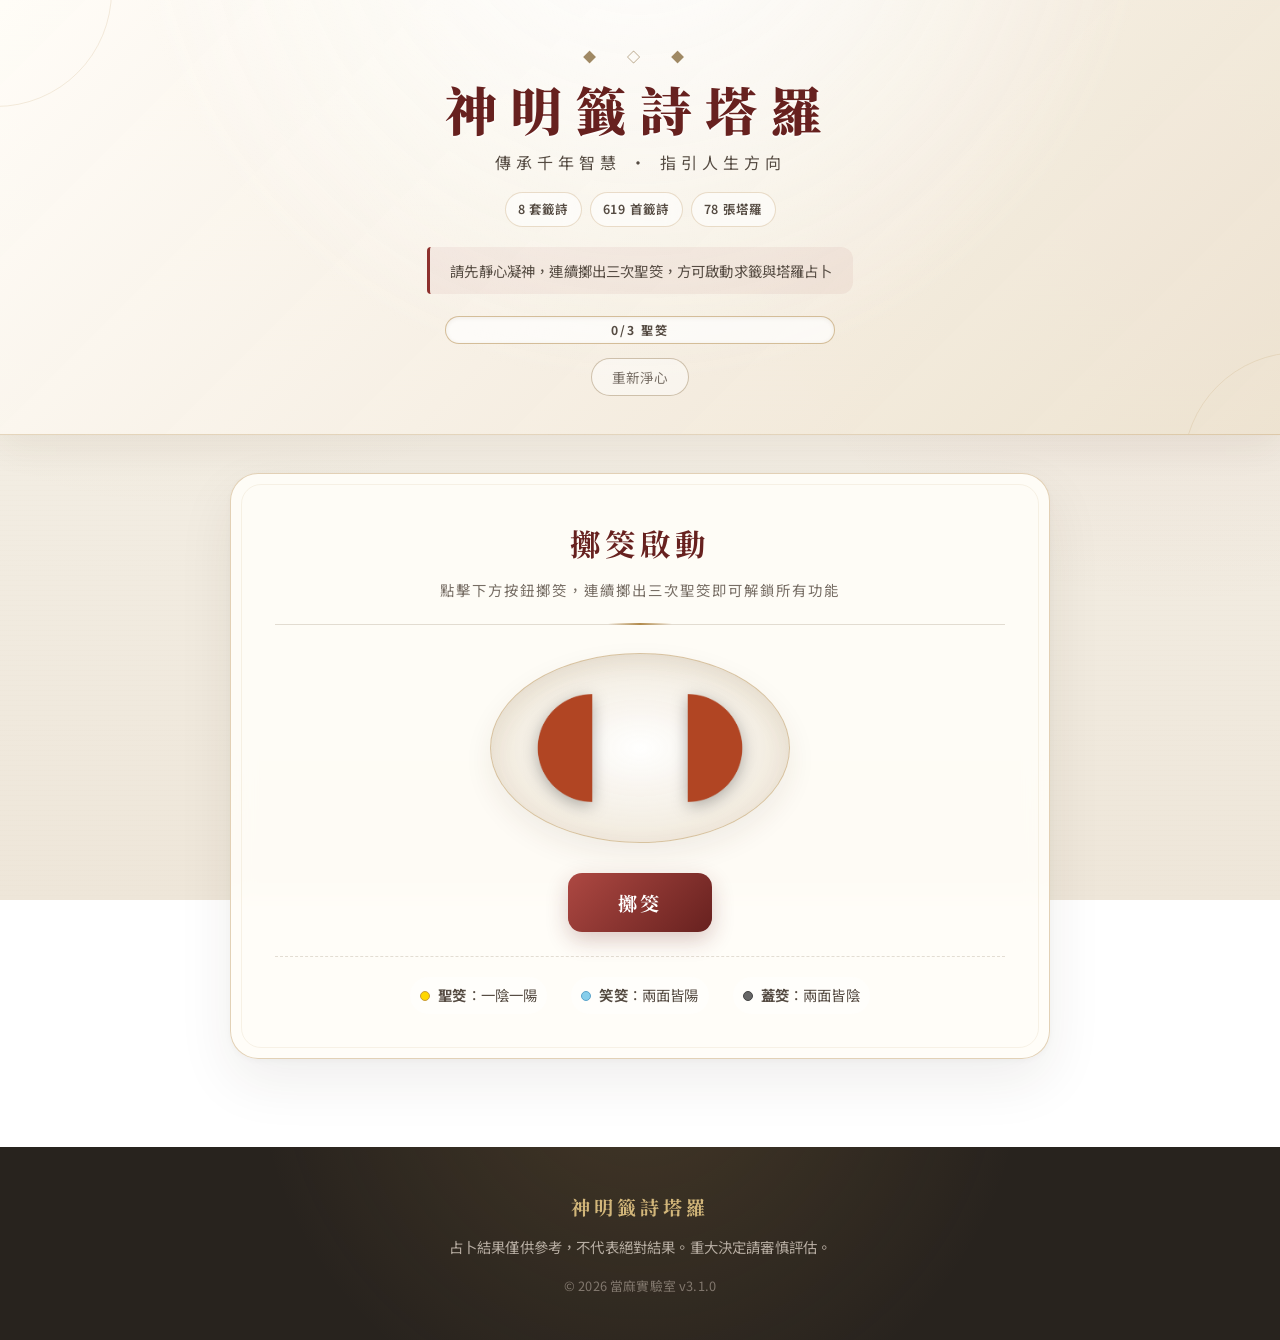
==== commit 473f3f2f: "feat: rebuild fortune systems and semantic readings" ====
--- a/index.html
+++ b/index.html
@@ -3,6 +3,7 @@
 <head>
     <meta charset="UTF-8">
     <meta name="viewport" content="width=device-width, initial-scale=1.0">
+    <meta name="theme-color" content="#8d302d">
     <title>神明籤詩塔羅 - 台灣傳統籤詩占卜系統</title>
     <link rel="preconnect" href="https://fonts.googleapis.com">
     <link rel="preconnect" href="https://fonts.gstatic.com" crossorigin>
@@ -17,6 +18,11 @@
             <div class="hero-decoration">◆ ◇ ◆</div>
             <h1>神明籤詩塔羅</h1>
             <p class="subtitle">傳承千年智慧 · 指引人生方向</p>
+            <div class="hero-stats" aria-label="內容統計">
+                <span class="hero-stat">8 套籤詩</span>
+                <span class="hero-stat">619 首籤詩</span>
+                <span class="hero-stat">78 張塔羅</span>
+            </div>
             <p class="hint">請先靜心凝神，連續擲出三次聖筊，方可啟動求籤與塔羅占卜</p>
             
             <!-- 進度條 -->
@@ -160,14 +166,11 @@
                             <tr><td>觀音一百籤</td><td>100</td><td><span class="badge badge-success">完成</span></td></tr>
                             <tr><td>關聖帝君一百籤</td><td>100</td><td><span class="badge badge-success">完成</span></td></tr>
                             <tr><td>六十甲子籤</td><td>60</td><td><span class="badge badge-success">完成</span></td></tr>
-                            <tr><td>護國嘉濟江東王靈籤</td><td>100</td><td><span class="badge badge-success">完成</span></td></tr>
                             <tr><td>四聖真君靈籤</td><td>49</td><td><span class="badge badge-success">完成</span></td></tr>
                             <tr><td>扶天廣聖如意靈籤</td><td>120</td><td><span class="badge badge-success">完成</span></td></tr>
                             <tr><td>註生娘娘靈籤</td><td>30</td><td><span class="badge badge-success">完成</span></td></tr>
                             <tr><td>保生大帝六十籤（大龍峒保安宮版）</td><td>60</td><td><span class="badge badge-success">完成</span></td></tr>
                             <tr><td>媽祖天后宮一百籤（澎湖天后宮版）</td><td>100</td><td><span class="badge badge-success">完成</span></td></tr>
-                            <tr><td>台北指南宮呂祖靈籤六十首</td><td>60</td><td><span class="badge badge-success">完成</span></td></tr>
-                            <tr><td>玄天上帝感應靈籤四十九首</td><td>49</td><td><span class="badge badge-success">完成</span></td></tr>
                             <tr><td>偉特塔羅</td><td>78</td><td><span class="badge badge-success">完成</span></td></tr>
                         </tbody>
                     </table>
@@ -181,26 +184,24 @@
         <div class="footer-inner">
             <p class="footer-title">神明籤詩塔羅</p>
             <p class="footer-desc">占卜結果僅供參考，不代表絕對結果。重大決定請審慎評估。</p>
-            <p class="footer-copy">© 2026 當麻實驗室 v1.260716175615</p>
+            <p class="footer-copy">© 2026 當麻實驗室 v3.1.0</p>
         </div>
     </footer>
 
     <!-- JavaScript -->
     <script src="assets/js/random-engine.js?v=260716175615"></script>
     <script src="assets/js/state.js?v=260716175615"></script>
+    <script src="assets/js/fortune-catalog.js"></script>
+    <script src="assets/js/safety-warnings.js"></script>
+    <script src="assets/js/semantic-readings-data.js"></script>
     <script src="assets/js/guanyin-100-data.js?v=260716175615"></script>
     <script src="assets/js/liushi-60-data.js?v=260716175615"></script>
     <script src="assets/js/guandi-100-data.js?v=260716175615"></script>
-    <script src="assets/js/jiangdong-100-data.js?v=260716175615"></script>
-    <script src="assets/js/sizhen-100-data.js?v=260716175615"></script>
+    <script src="assets/js/sizhen-49-data.js?v=260716175615"></script>
     <script src="assets/js/futian-120-data.js?v=260716175615"></script>
-    <script src="assets/js/zhusheng-99-data.js?v=260716175615"></script>
-    <script src="assets/js/hongen-53-data.js?v=260716175615"></script>
-    <script src="assets/js/zhushengtang-64-data.js?v=260716175615"></script>
+    <script src="assets/js/zhusheng-30-data.js?v=260716175615"></script>
     <script src="assets/js/baosheng-60-data.js?v=260716175615"></script>
     <script src="assets/js/tianhou-100-data.js?v=260716175615"></script>
-    <script src="assets/js/luzu-60-data.js?v=260716175615"></script>
-    <script src="assets/js/xuantian-49-data.js?v=260716175615"></script>
     <script src="assets/js/fortune-engine.js?v=260716175615"></script>
     <script src="assets/js/tarot-engine.js?v=260716175615"></script>
     <script src="assets/js/fortune-canvas.js?v=260716175615"></script>
--- a/assets/css/app.css
+++ b/assets/css/app.css
@@ -1108,3 +1108,468 @@
     .data-table th,
     .data-table td { padding: 10px 12px; font-size: 0.85rem; }
 }
+
+/* Compact Schema 3.0 fortune result sections */
+.fortune-result-details { margin: 14px 0; padding: 14px 16px; border: 1px solid rgba(139,105,20,.22); border-radius: 10px; background: rgba(255,255,255,.45); }
+.fortune-result-details summary { cursor: pointer; font-weight: 700; color: #6f5012; }
+.fortune-result-details[open] summary { margin-bottom: 12px; }
+.fortune-result-note-panel { color: #665b48; background: #f7f1e5; border-left: 4px solid #b4934c; }
+.fortune-result-details ul { margin: 10px 0 0; padding-left: 1.25rem; }
+
+/* ===== Visual refresh v3.1: quiet contemporary oriental ===== */
+:root {
+    --bg: #f3eee4;
+    --bg-card: rgba(255, 253, 248, 0.92);
+    --bg-secondary: #ebe2d2;
+    --red: #8d302d;
+    --red-dark: #67211f;
+    --red-light: #ad4842;
+    --gold: #b28a4b;
+    --gold-dark: #7c5d2c;
+    --gold-light: #d2b67a;
+    --ink: #28231e;
+    --ink-light: #554b42;
+    --gray: #766d64;
+    --border: rgba(101, 77, 47, 0.18);
+    --shadow: rgba(55, 39, 24, 0.11);
+    --radius: 18px;
+    --radius-sm: 12px;
+    --radius-lg: 28px;
+}
+
+html { scroll-behavior: smooth; }
+
+body {
+    background:
+        radial-gradient(circle at 15% 0%, rgba(178, 138, 75, 0.13), transparent 32rem),
+        radial-gradient(circle at 92% 18%, rgba(141, 48, 45, 0.08), transparent 28rem),
+        linear-gradient(180deg, #f7f3eb 0%, var(--bg) 44%, #eee6d9 100%);
+    background-attachment: fixed;
+    letter-spacing: 0.01em;
+}
+
+body::before {
+    content: "";
+    position: fixed;
+    inset: 0;
+    pointer-events: none;
+    opacity: 0.28;
+    background-image: linear-gradient(rgba(78, 57, 35, 0.025) 1px, transparent 1px);
+    background-size: 100% 5px;
+    z-index: -1;
+}
+
+.hero {
+    position: relative;
+    overflow: hidden;
+    padding: 46px 20px 38px;
+    border-bottom: 1px solid rgba(178, 138, 75, 0.34);
+    background:
+        radial-gradient(circle at 50% -30%, rgba(255,255,255,.95), transparent 60%),
+        linear-gradient(135deg, rgba(255,253,248,.96), rgba(237,226,207,.92));
+    box-shadow: 0 12px 36px rgba(67, 45, 25, 0.06);
+}
+
+.hero::before,
+.hero::after {
+    content: "";
+    position: absolute;
+    width: 230px;
+    height: 230px;
+    border: 1px solid rgba(178, 138, 75, 0.16);
+    border-radius: 50%;
+}
+
+.hero::before { left: -120px; top: -125px; }
+.hero::after { right: -135px; bottom: -150px; }
+
+.hero-inner { position: relative; z-index: 1; max-width: 720px; }
+
+.hero-decoration {
+    margin-bottom: 10px;
+    color: var(--gold-dark);
+    font-size: .82rem;
+    letter-spacing: 14px;
+    opacity: .72;
+}
+
+.hero h1 {
+    margin-bottom: 8px;
+    color: var(--red-dark);
+    font-size: clamp(2rem, 5vw, 3.25rem);
+    line-height: 1.2;
+    letter-spacing: clamp(6px, 1.4vw, 13px);
+    text-shadow: 0 2px 0 rgba(255,255,255,.7);
+}
+
+.hero .subtitle {
+    margin-bottom: 16px;
+    color: var(--ink-light);
+    font-size: 1rem;
+    letter-spacing: 5px;
+}
+
+.hero-stats {
+    display: flex;
+    justify-content: center;
+    flex-wrap: wrap;
+    gap: 8px;
+    margin: 0 auto 20px;
+}
+
+.hero-stat {
+    padding: 6px 12px;
+    border: 1px solid rgba(178, 138, 75, .28);
+    border-radius: 999px;
+    background: rgba(255,255,255,.56);
+    color: var(--ink-light);
+    font-size: .78rem;
+    font-weight: 600;
+    letter-spacing: .08em;
+    backdrop-filter: blur(8px);
+}
+
+.hero .hint {
+    max-width: 620px;
+    margin-bottom: 22px;
+    padding: 12px 20px;
+    border: 0;
+    border-left: 3px solid var(--red);
+    border-radius: 4px 12px 12px 4px;
+    background: rgba(141,48,45,.055);
+    color: var(--ink-light);
+    font-size: .9rem;
+}
+
+.progress-container {
+    height: 28px;
+    max-width: 390px;
+    margin-bottom: 14px;
+    border: 1px solid rgba(178,138,75,.55);
+    background: rgba(255,255,255,.7);
+    box-shadow: inset 0 1px 4px rgba(75,54,31,.08);
+}
+
+.progress-fill {
+    background: linear-gradient(90deg, var(--red-dark), var(--red), var(--gold));
+    box-shadow: 0 0 18px rgba(141,48,45,.24);
+}
+
+.progress-text { font-size: .76rem; color: var(--ink-light); }
+
+.btn-reset {
+    border-color: rgba(124,93,44,.35);
+    background: rgba(255,255,255,.45);
+}
+
+.container {
+    max-width: 1080px;
+    padding: 38px 24px 54px;
+}
+
+.card {
+    position: relative;
+    margin-bottom: 34px;
+    padding: clamp(26px, 4vw, 44px);
+    border: 1px solid var(--border);
+    background: var(--bg-card);
+    box-shadow:
+        0 22px 55px rgba(55,39,24,.08),
+        0 2px 8px rgba(55,39,24,.04);
+    backdrop-filter: blur(12px);
+}
+
+.card::before {
+    content: "";
+    position: absolute;
+    inset: 10px;
+    border: 1px solid rgba(178,138,75,.10);
+    border-radius: calc(var(--radius-lg) - 8px);
+    pointer-events: none;
+}
+
+.card-header {
+    position: relative;
+    margin-bottom: 28px;
+    padding-bottom: 22px;
+    border-bottom: 1px solid var(--border);
+}
+
+.card-header::after {
+    content: "";
+    position: absolute;
+    left: 50%;
+    bottom: -1px;
+    width: 64px;
+    height: 2px;
+    transform: translateX(-50%);
+    background: linear-gradient(90deg, transparent, var(--gold), transparent);
+}
+
+.card-icon {
+    margin-bottom: 6px;
+    font-size: 2rem;
+    filter: saturate(.75);
+}
+
+.card-header h2 {
+    color: var(--red-dark);
+    font-size: clamp(1.45rem, 3vw, 1.9rem);
+    letter-spacing: 5px;
+}
+
+.card-header p { font-size: .9rem; color: var(--gray); }
+
+.card-cup {
+    max-width: 820px;
+    margin-left: auto;
+    margin-right: auto;
+    border-color: rgba(178,138,75,.38);
+}
+
+.cup-stage {
+    width: min(300px, 78vw);
+    height: 190px;
+    border: 1px solid rgba(178,138,75,.42);
+    background:
+        radial-gradient(ellipse at center, rgba(255,255,255,.85), rgba(229,216,194,.75));
+    box-shadow:
+        inset 0 8px 22px rgba(80,55,30,.08),
+        0 12px 28px rgba(80,55,30,.08);
+}
+
+.cup-instructions {
+    gap: 12px 24px;
+    padding-top: 20px;
+    border-top: 1px dashed rgba(101,77,47,.18);
+}
+
+.instruction-item {
+    padding: 6px 10px;
+    border-radius: 999px;
+    background: rgba(255,255,255,.48);
+}
+
+.dot { width: 10px; height: 10px; border-width: 1px; }
+
+.btn {
+    min-height: 48px;
+    border-radius: 14px;
+    letter-spacing: 3px;
+    transition: transform .18s ease, box-shadow .18s ease, background .18s ease;
+}
+
+.btn-primary {
+    background: linear-gradient(135deg, var(--red-light), var(--red-dark));
+    box-shadow: 0 8px 22px rgba(103,33,31,.24);
+}
+
+.btn-primary:hover {
+    background: linear-gradient(135deg, #bc514a, var(--red));
+    transform: translateY(-1px);
+    box-shadow: 0 12px 28px rgba(103,33,31,.3);
+}
+
+.btn-tarot {
+    background: linear-gradient(135deg, #766590, #3f345f);
+    box-shadow: 0 8px 22px rgba(63,52,95,.22);
+}
+
+.btn:focus-visible,
+.btn-reset:focus-visible,
+.form-group select:focus-visible,
+.form-group input:focus-visible,
+.fortune-result-details summary:focus-visible {
+    outline: 3px solid rgba(178,138,75,.4);
+    outline-offset: 3px;
+}
+
+.form-row { gap: 18px; }
+
+.form-group label {
+    margin-bottom: 9px;
+    color: var(--ink-light);
+    font-size: .88rem;
+}
+
+.form-group select,
+.form-group input {
+    min-height: 52px;
+    padding: 13px 16px;
+    border: 1px solid rgba(101,77,47,.24);
+    background-color: rgba(255,255,255,.7);
+    box-shadow: inset 0 1px 2px rgba(70,50,30,.03);
+}
+
+.form-group select:focus,
+.form-group input:focus {
+    border-color: var(--gold);
+    box-shadow: 0 0 0 4px rgba(178,138,75,.11);
+}
+
+.canvas-container {
+    margin: 32px 0;
+    padding: 14px;
+    border-radius: 20px;
+    background: linear-gradient(135deg, rgba(235,226,210,.72), rgba(255,255,255,.45));
+}
+
+.fortune-canvas { box-shadow: 0 15px 40px rgba(52,37,23,.14); }
+
+.fortune-result-card {
+    border: 1px solid rgba(101,77,47,.2);
+    background: rgba(255,253,248,.96);
+    box-shadow: 0 22px 55px rgba(55,39,24,.12);
+}
+
+.fortune-result-header {
+    padding: 22px 28px;
+    background:
+        radial-gradient(circle at 85% 0%, rgba(210,182,122,.22), transparent 35%),
+        linear-gradient(135deg, var(--red), var(--red-dark));
+}
+
+.fortune-result-poem {
+    margin: 0;
+    padding: 34px 24px;
+    background:
+        linear-gradient(rgba(255,253,248,.9), rgba(246,239,226,.84));
+    border-bottom: 1px solid var(--border);
+}
+
+.fortune-result-poem p {
+    margin: 7px 0;
+    color: #30251d;
+    font-size: clamp(1.05rem, 2.8vw, 1.35rem);
+    letter-spacing: .12em;
+}
+
+.fortune-result-section { padding: 22px clamp(20px, 4vw, 32px); }
+
+.fortune-result-title { color: var(--red-dark); }
+
+.fortune-result-text {
+    color: var(--ink-light);
+    line-height: 1.85;
+}
+
+.fortune-result-details {
+    margin: 14px clamp(18px, 4vw, 30px);
+    padding: 16px 18px;
+    border-color: rgba(101,77,47,.16);
+    background: rgba(244,237,224,.58);
+}
+
+.fortune-result-details summary {
+    color: var(--ink);
+    list-style-position: outside;
+}
+
+.fortune-result-details:hover { border-color: rgba(178,138,75,.38); }
+
+.fortune-result-note-panel {
+    margin: 14px clamp(18px, 4vw, 30px);
+    border-left-color: var(--gold);
+    background: rgba(239,229,211,.68);
+}
+
+.fortune-cat-item {
+    padding: 13px 0;
+    border-bottom-color: rgba(101,77,47,.12);
+}
+
+.fortune-cat-name { color: var(--red-dark); }
+
+.fortune-result-footer {
+    background: rgba(235,226,210,.62);
+    border-top-color: var(--border);
+}
+
+.btn-download-fortune,
+.btn-download-tarot {
+    border-radius: 12px;
+}
+
+.card-data { background: rgba(250,247,240,.75); }
+
+.table-responsive {
+    border: 1px solid var(--border);
+    border-radius: 16px;
+    background: rgba(255,255,255,.5);
+}
+
+.data-table th {
+    background: rgba(229,216,194,.72);
+    color: var(--ink-light);
+}
+
+.data-table tr:last-child td { border-bottom: 0; }
+
+.badge-success {
+    background: rgba(71,112,72,.1);
+    color: #3f7143;
+    border: 1px solid rgba(71,112,72,.18);
+}
+
+.footer {
+    margin-top: 0;
+    padding: 44px 20px;
+    background:
+        radial-gradient(circle at 50% -50%, rgba(178,138,75,.2), transparent 55%),
+        #28231e;
+}
+
+.footer-desc { color: #b7ada2; }
+.footer-copy { color: #81776d; }
+
+@media (min-width: 900px) {
+    #unlocked-section > .card-fortune,
+    #unlocked-section > .card-tarot {
+        padding-left: 54px;
+        padding-right: 54px;
+    }
+}
+
+@media (max-width: 768px) {
+    body { background-attachment: scroll; }
+    .hero { padding: 34px 16px 30px; }
+    .hero h1 { letter-spacing: 6px; }
+    .hero .subtitle { margin-bottom: 14px; letter-spacing: 3px; }
+    .hero .hint { text-align: left; }
+    .container { padding: 24px 14px 40px; }
+    .card { margin-bottom: 22px; padding: 26px 18px; border-radius: 22px; }
+    .card::before { inset: 7px; border-radius: 16px; }
+    .cup-stage { height: 165px; }
+    .fortune-result-header { padding: 18px 20px; }
+    .fortune-result-details,
+    .fortune-result-note-panel { margin-left: 14px; margin-right: 14px; }
+}
+
+@media (max-width: 480px) {
+    .hero-decoration { letter-spacing: 9px; }
+    .hero-stats { gap: 6px; }
+    .hero-stat { padding: 5px 9px; font-size: .7rem; }
+    .progress-container { max-width: 100%; }
+    .card-header h2 { letter-spacing: 3px; }
+    .btn,
+    .btn-large { width: 100%; padding-left: 18px; padding-right: 18px; }
+    .btn-reset { width: auto; min-height: 38px; }
+    .cup-pair { gap: 10px; }
+    .cup-instructions { align-items: stretch; }
+    .instruction-item { justify-content: center; }
+    .canvas-container { margin-left: -4px; margin-right: -4px; padding: 8px; }
+    .fortune-result-system { width: 100%; }
+    .fortune-result-poem { padding: 26px 16px; }
+    .fortune-result-footer { align-items: stretch; gap: 14px; }
+}
+
+@media (prefers-reduced-motion: reduce) {
+    *,
+    *::before,
+    *::after {
+        scroll-behavior: auto !important;
+        animation-duration: .01ms !important;
+        animation-iteration-count: 1 !important;
+        transition-duration: .01ms !important;
+    }
+}
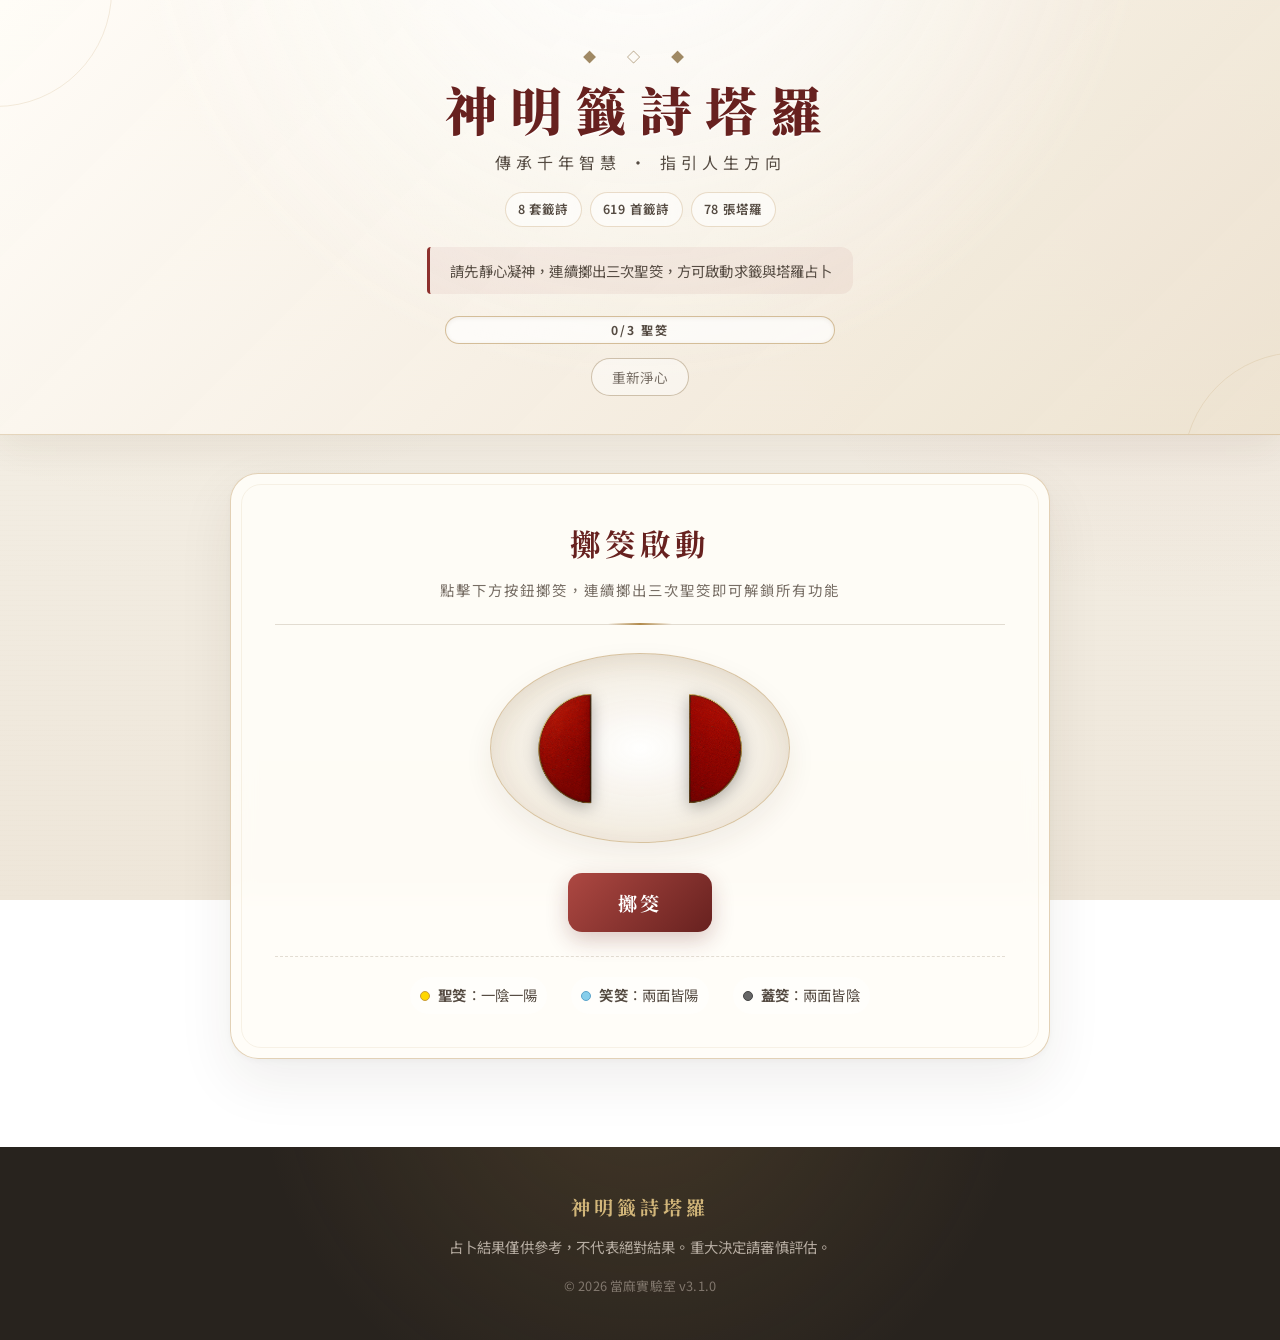
==== commit f1460e2f: "feat: refresh jiaobei artwork and favicon" ====
--- a/index.html
+++ b/index.html
@@ -9,7 +9,9 @@
     <link rel="preconnect" href="https://fonts.gstatic.com" crossorigin>
     <link href="https://fonts.googleapis.com/css2?family=Noto+Serif+TC:wght@400;600;700;900&family=Noto+Sans+TC:wght@300;400;500;700&display=swap" rel="stylesheet">
     <link rel="stylesheet" href="assets/css/app.css">
-    <link rel="icon" href="data:image/svg+xml,<svg xmlns='http://www.w3.org/2000/svg' viewBox='0 0 100 100'><text y='.9em' font-size='90'>🏯</text></svg>">
+    <link rel="icon" type="image/x-icon" href="assets/images/favicon.ico">
+    <link rel="icon" type="image/png" sizes="512x512" href="assets/images/icon.png">
+    <link rel="apple-touch-icon" href="assets/images/icon.png">
 </head>
 <body>
     <!-- 首頁 Hero -->
